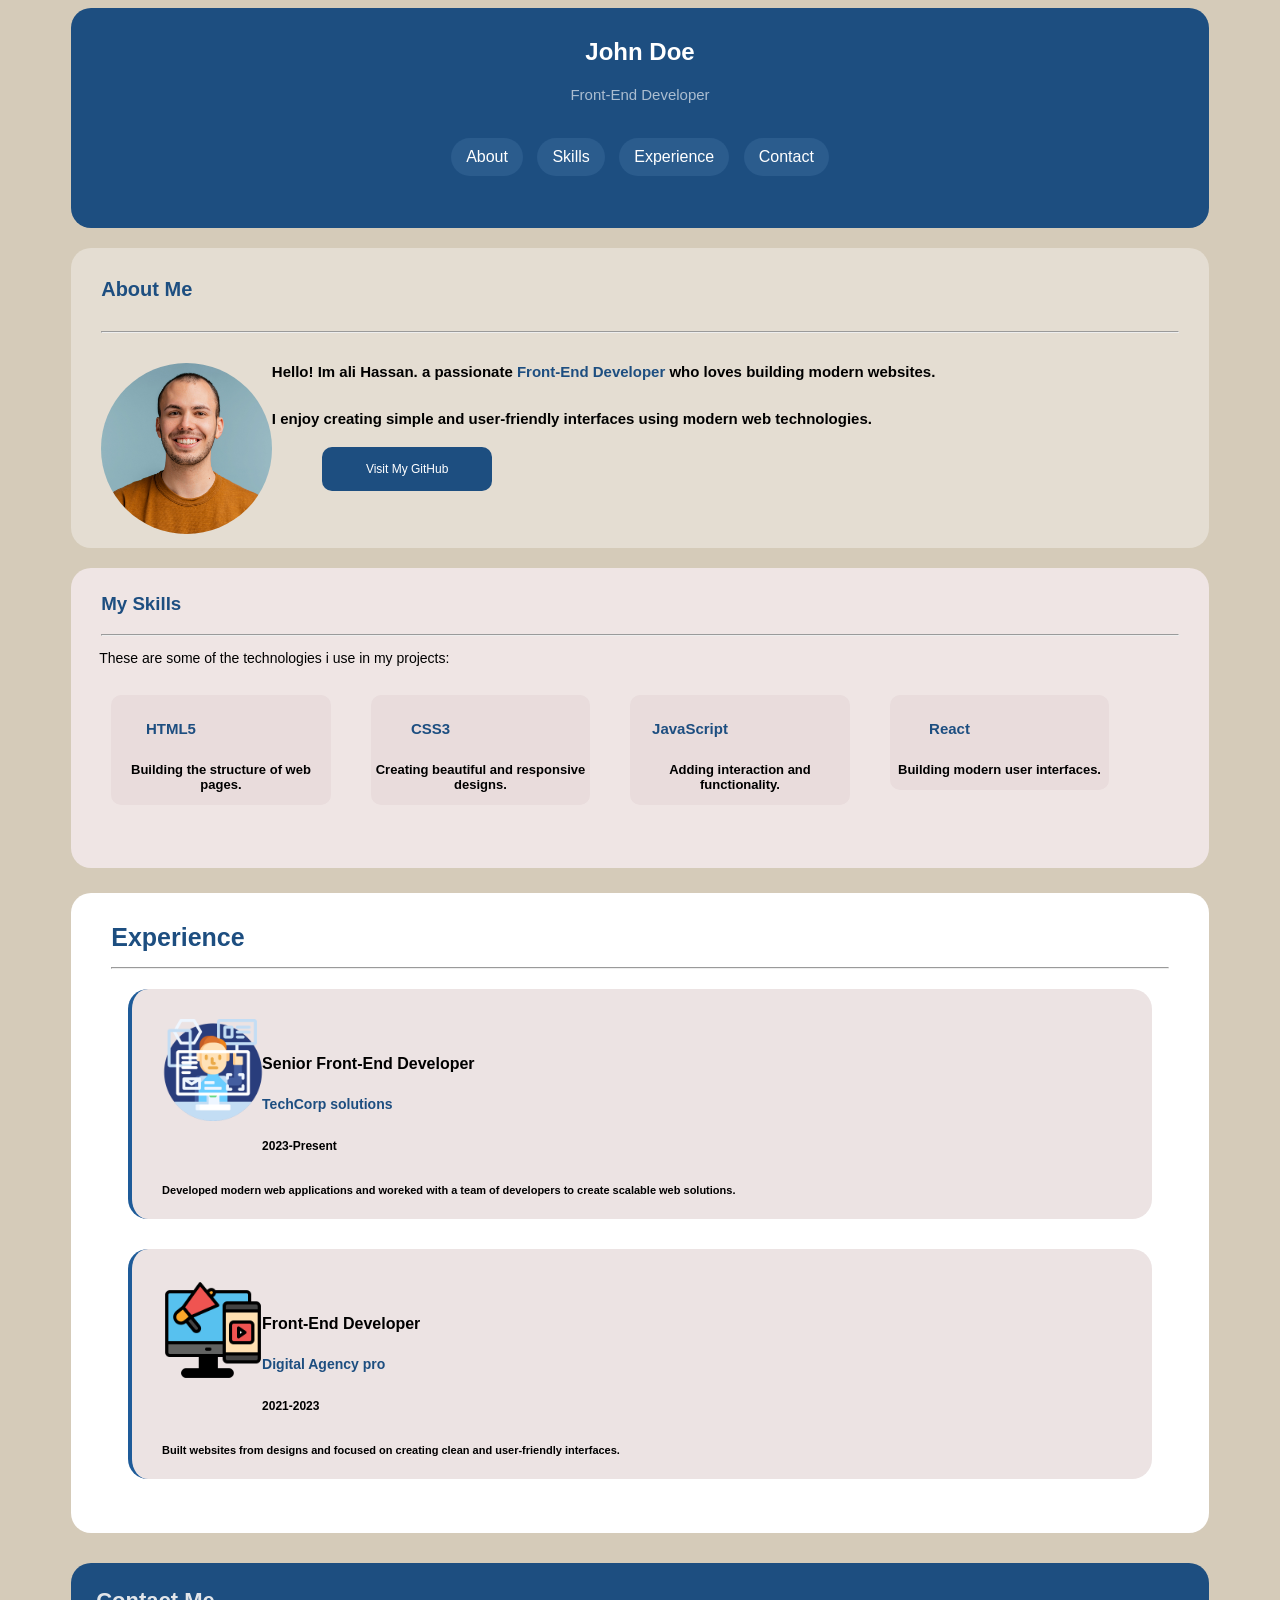
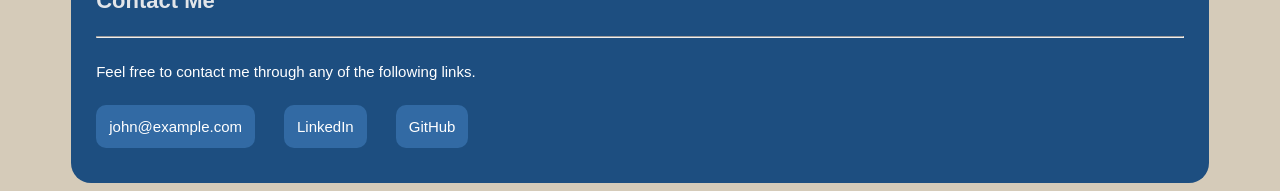
==== Html/Index.Html @ 534b89d1 "first assigment" ====
<!DOCTYPE html>
<html lang="en">
<head>
    <meta charset="UTF-8">
    <meta name="viewport" content="width=device-width, initial-scale=1.0">
    <title>Assigment 1</title>
    <link rel="stylesheet" href="../Css/Stylee.Css">
</head>
<body>
    

<header>

    <section id="nav">
       <div class="first"> 
    <h1>John Doe</h1>
    <h4>Front-End Developer</h4>
    <a href="#">About</a>
    <a href="#">Skills</a>
    <a href="#">Experience</a>
    <a href="#">Contact</a>
    </div>
    </section>

</header>



<section id="About Me"> 
<div class="second">
<h3>About Me</h3>
<hr>
<img src="../img/Person.jpg" alt="person">
<p>Hello! Im ali Hassan. a passionate <span>Front-End Developer</span> who loves building modern websites. </p>
 <p>I enjoy creating simple and user-friendly interfaces using modern web technologies.</p>
<a href="#">Visit My GitHub</a>
<div class="clear"></div>
</div>




<div class="skills">

<h3>My Skills</h3>
<hr>
<p class="p1">These are some of the technologies i use in my projects:</p>


<div class="language">
<h5>HTML5</h5>
<p>Building the structure of web pages.</p>
</div>

<div class="language">
<h5>CSS3</h5>
<p>Creating beautiful and responsive designs.</p>
</div>

<div class="language">
<h5>JavaScript</h5>
<p>Adding interaction and functionality.</p>
</div>

<div class="language">
<h5>React</h5>
<p>Building modern user interfaces.</p>
</div>

<div class="clear"></div>
</div>
</section>













<section id="Experience">

<div class="third">
    <h3>Experience</h3>
<hr>

<div class="exp-1">
<img src="../img/picture1.png" alt="engineer">
<h4>Senior Front-End Developer</h4>
<h5>TechCorp solutions</h5>
<span>2023-Present</span>
<p>Developed modern web applications and woreked with a team of developers to create scalable web solutions.</p>
</div>



<div class="exp-2">
<img src="../img/picture3.png" alt="computer">
<h4>Front-End Developer</h4>
<h5>Digital Agency pro</h5>
<span>2021-2023</span>
<p>Built websites from designs and focused on creating clean and user-friendly interfaces.</p>
</div>



</div>
</section>









<section id="Contact Me">

<div class="fourth">

<h3>Contact Me</h3>
<hr>


<div class="links">
  <p>Feel free to contact me through any of the following links.</p>
    <a href="#">john@example.com</a>
    <a href="#">LinkedIn</a>
    <a href="#">GitHub</a>
</div>



</div>
</section>












</body>
</html>
---- Css/Stylee.Css ----
*{
    box-sizing: border-box;
}
body{
    background-color: rgba(212, 201, 183, 0.959);
}
.first{
    background-color:rgb(29, 78, 128);
    color: rgb(255, 255, 255);
    width: 90%;
    height: 220px;
    margin: auto;
    text-align: center;
    padding-top: 10px;
    border-radius: 20px; 
    font-family: Arial, Helvetica, sans-serif;
}
.first h4{
font-size: 15px;
font-weight: 100;
color: rgba(255, 255, 255, 0.63);
}
.first a{
    color: white;
    text-decoration: none;
    display: inline-block;
    margin: 15px 5px;
    background-color:#2b5c8d ;  
    padding: 10px 15px;
    border-radius: 20px;
}


.second{
    background-color: rgba(255, 255, 255, 0.349);
    width: 90%;
    height: 300px;
    margin: auto;
    border-radius: 20px;
}
.second h3{
   color:  rgb(29, 78, 128);
   padding-top: 30px;
   padding-left: 30px;
   font-size: 20px;
   font-family: Arial, Helvetica, sans-serif;
   font-weight: 700;
}
.second hr{
    margin:  30px;
}
.second img{
width: 15%;
border-radius: 50%;
float: left;
margin: auto; 
margin-left: 30px;
}
.second span{
    color:rgb(29, 78, 128) ;
}
.second p{
   margin-top: 30px;
   margin-left:200px ;
  font-size: 15px;
  font-weight: 600;
  font-family: Arial, Helvetica, sans-serif;
}

 .second a{
    background-color:rgb(29, 78, 128);
    color: white;
    text-decoration: none;
    display: inline-block;
    width: 15%; 
    text-align: center;
    margin-left: 50px;
    margin-top: 5px;
    padding: 15px 15px;
    font-size: 12px;
    font-family: Arial, Helvetica, sans-serif;
    border-radius: 10px;
 }
.clear{
    clear: both;
}



.skills{
background-color: rgba(241, 231, 231, 0.959);
width: 90%;
margin: auto;
border-radius: 20px;
height: 300px;
padding: 15px 20px;
margin-top: 20px;
}
.skills  h3{
    margin-top: 10px;
    margin-left: 10px;
    color:rgb(29, 78, 128) ;
    font-family: Arial, Helvetica, sans-serif;
}
.skills hr{
    margin: 10px;
}
.skills .p1{
    font-family: Arial, Helvetica, sans-serif;
    margin-left: 8px;
    font-size: 14px;
}
.skills .language{
background-color: rgb(233, 220, 220);
width: 20%;
float: left;
margin: auto;
text-align: center;
border-radius: 10px;
margin: 15px 20px;
padding: 0px 5px;
}
.skills .language h5{
    margin-right: 100px;
    font-family: Arial, Helvetica, sans-serif;
    color:rgb(29, 78, 128);
    font-size: 15px;
}
.skills .language p{
    font-family: Arial, Helvetica, sans-serif;
    font-size: 13px;
    font-weight: 700;
}
.clear{
    clear: both;
}


.third{
    background-color: white;
    height: 640px;
    width: 90%;
    margin: auto;
    border-radius: 20px;
}
.third hr{
    margin: -10px 40px;
}
.third h3{
    font-size: 25px;
    font-family: Arial, Helvetica, sans-serif;
    padding-top: 30px;
    margin-left: 40px;
    color:rgb(29, 78, 128);
}
.exp-1{
background-color: rgb(236, 227, 227);
height: 230px;  
width: 90%;  
margin:30px auto;
border-radius: 20px;
border: 4px solid rgb(30, 91, 153);
border-top: none;
border-right: none;
border-bottom: none; 
}
.exp-2{
background-color: rgb(236, 227, 227);
height: 230px;
width: 90%;
margin: auto;
border-radius: 20px;
border: 4px solid rgb(30, 91, 153);
border-top: none;
border-right: none;
border-bottom: none; 
}
.exp-1 img{
    width: 10%;
    margin: 30px 30px;
}
.exp-2 img{
    width: 10%;
    margin: 30px 30px;
}
.exp-1 h4{
    margin-left: 130px; 
    margin-top: -100px;
    font-family: Arial, Helvetica, sans-serif;
}
.exp-2 h4{
    margin-left: 130px; 
    margin-top: -100px;
    font-family: Arial, Helvetica, sans-serif;
}
.exp-1 h5{
    margin-left: 130px;
    font-family: Arial, Helvetica, sans-serif;
    color: rgb(29, 78, 128);
    font-size: 14px;
}
.exp-2 h5{
    margin-left: 130px;
    font-family: Arial, Helvetica, sans-serif;
    color: rgb(29, 78, 128);
    font-size: 14px;
}
.exp-1 span{
    margin-left: 130px;
    font-family: Arial, Helvetica, sans-serif;
    font-size: 12px;
    font-weight: 700;
}
.exp-2 span{
    margin-left: 130px;
    font-family: Arial, Helvetica, sans-serif;
    font-size: 12px;
    font-weight: 700;
}
.exp-1 p{
    font-family: Arial, Helvetica, sans-serif;
    font-size: 11px;
    font-weight: 700;
    margin: 30px 30px;
}
.exp-2 p{
    font-family: Arial, Helvetica, sans-serif;
    font-size: 11px;
    font-weight: 700;
    margin: 30px 30px;
}







.fourth{
   background-color: rgb(29, 78, 128);
    width: 90%;
    margin: auto;
    height: 220px;
    border-radius: 20px;
    margin-top: 30px;
}
.fourth h3{
    font-family: Arial, Helvetica, sans-serif;
    color: rgb(226, 229, 233);
    padding-top: 25px;
    margin-left: 25px;
    font-size: 22px;
}
.fourth hr{
    margin: 0px 25px;
}
.links p{
    margin: 25px 25px;
    font-family: Arial, Helvetica, sans-serif;
    color: white;
    font-size: 15px;
}
.links a{
    background-color: #3c78b4b2;
    color: white;
    text-decoration: none;
    display: inline-block; 
    margin-left: 25px;
    font-family: Arial, Helvetica, sans-serif;
    padding: 13px 13px;
    font-size: 15px;
    border-radius: 10px;
}
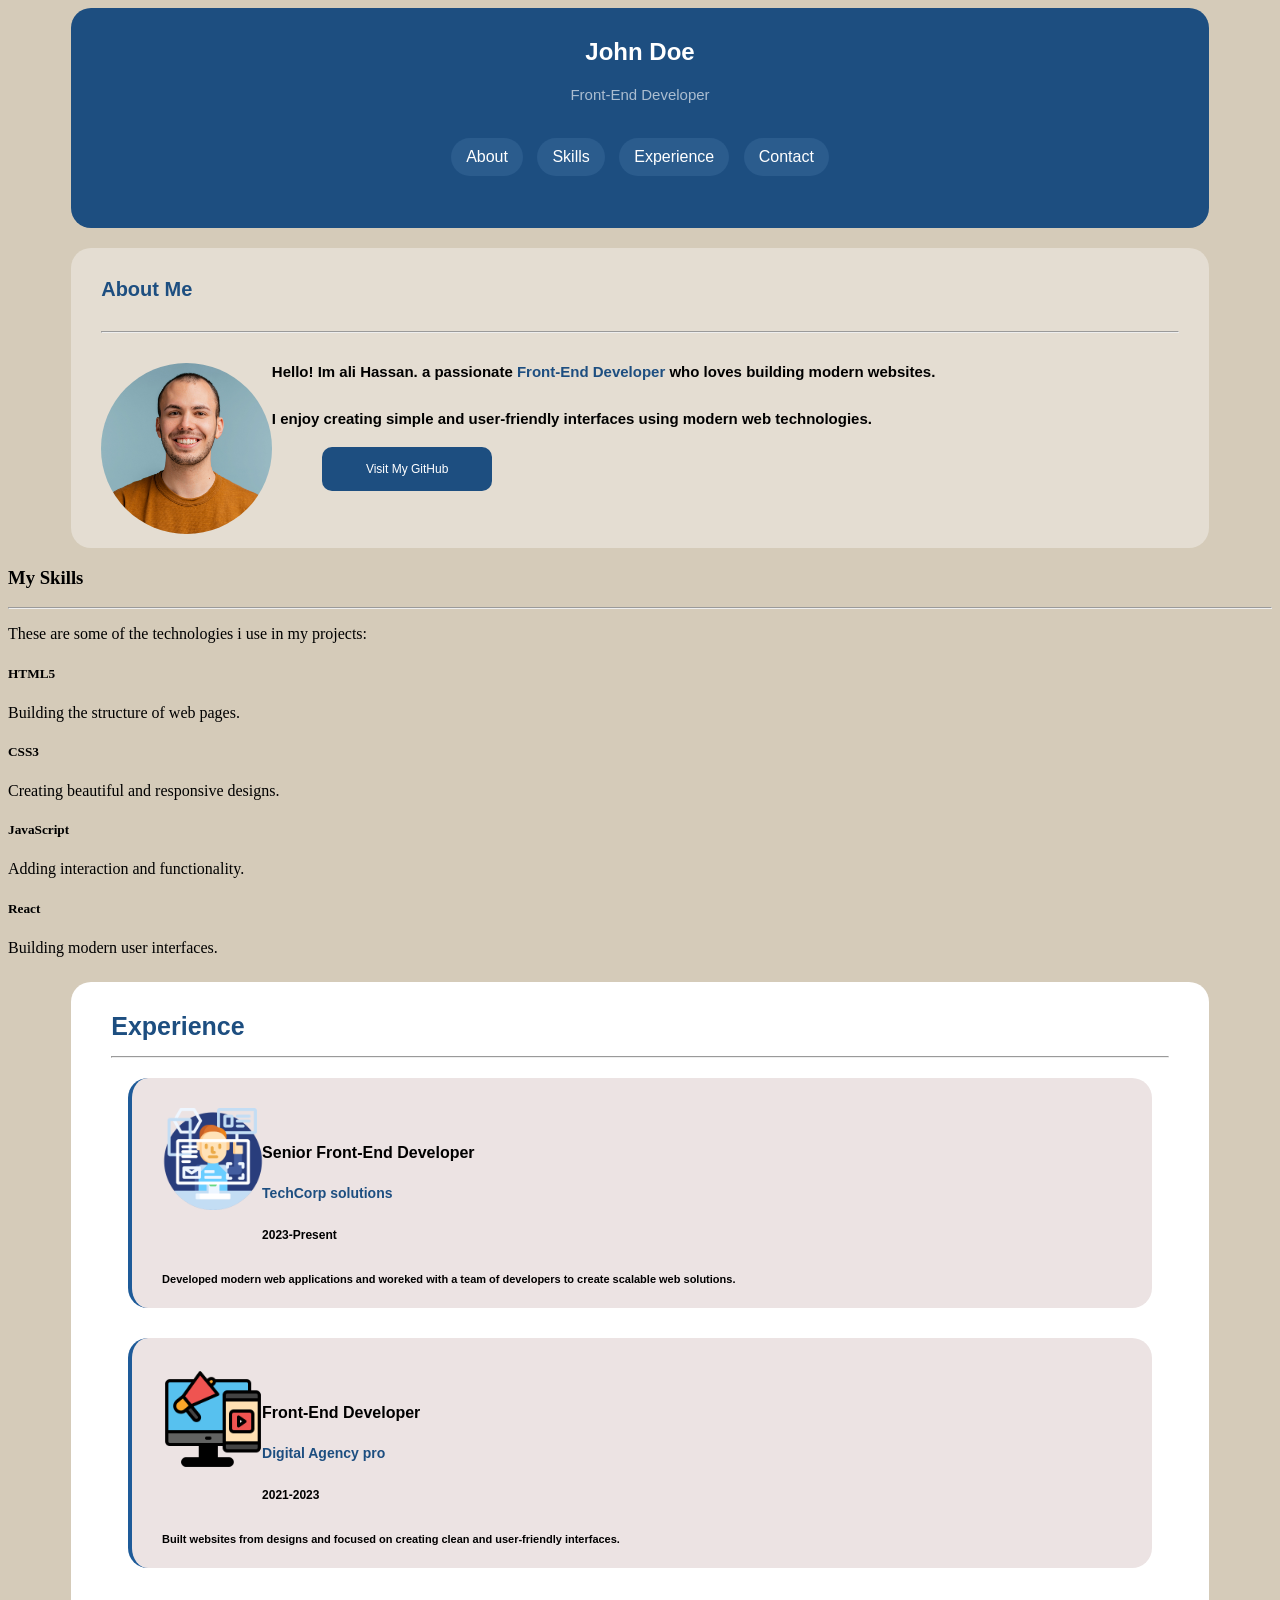
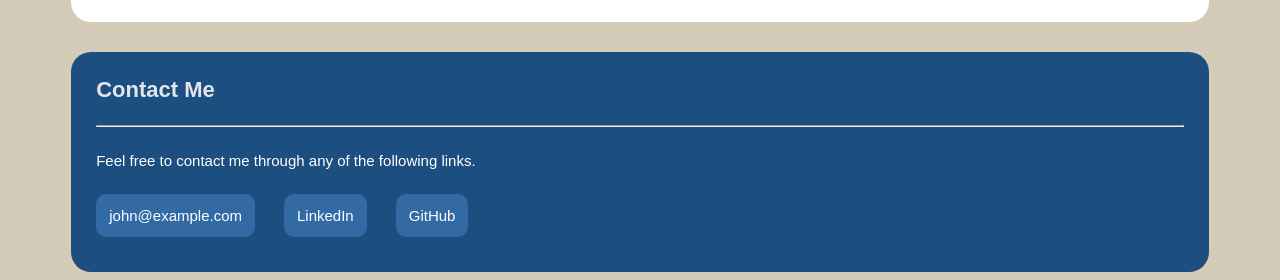
==== commit 20221e9b: "update id" ====
--- a/Html/Index.Html
+++ b/Html/Index.Html
@@ -15,10 +15,10 @@
        <div class="first"> 
     <h1>John Doe</h1>
     <h4>Front-End Developer</h4>
-    <a href="#">About</a>
-    <a href="#">Skills</a>
-    <a href="#">Experience</a>
-    <a href="#">Contact</a>
+    <a href="#About Me">About</a>
+    <a href="#skills">Skills</a>
+    <a href="#Experience">Experience</a>
+    <a href="#Contact Me">Contact</a>
     </div>
     </section>
 
@@ -40,7 +40,7 @@
 
 
 
-<div class="skills">
+<div id="skills">
 
 <h3>My Skills</h3>
 <hr>
@@ -152,4 +152,4 @@
 
 
 </body>
-</html>+</html>
